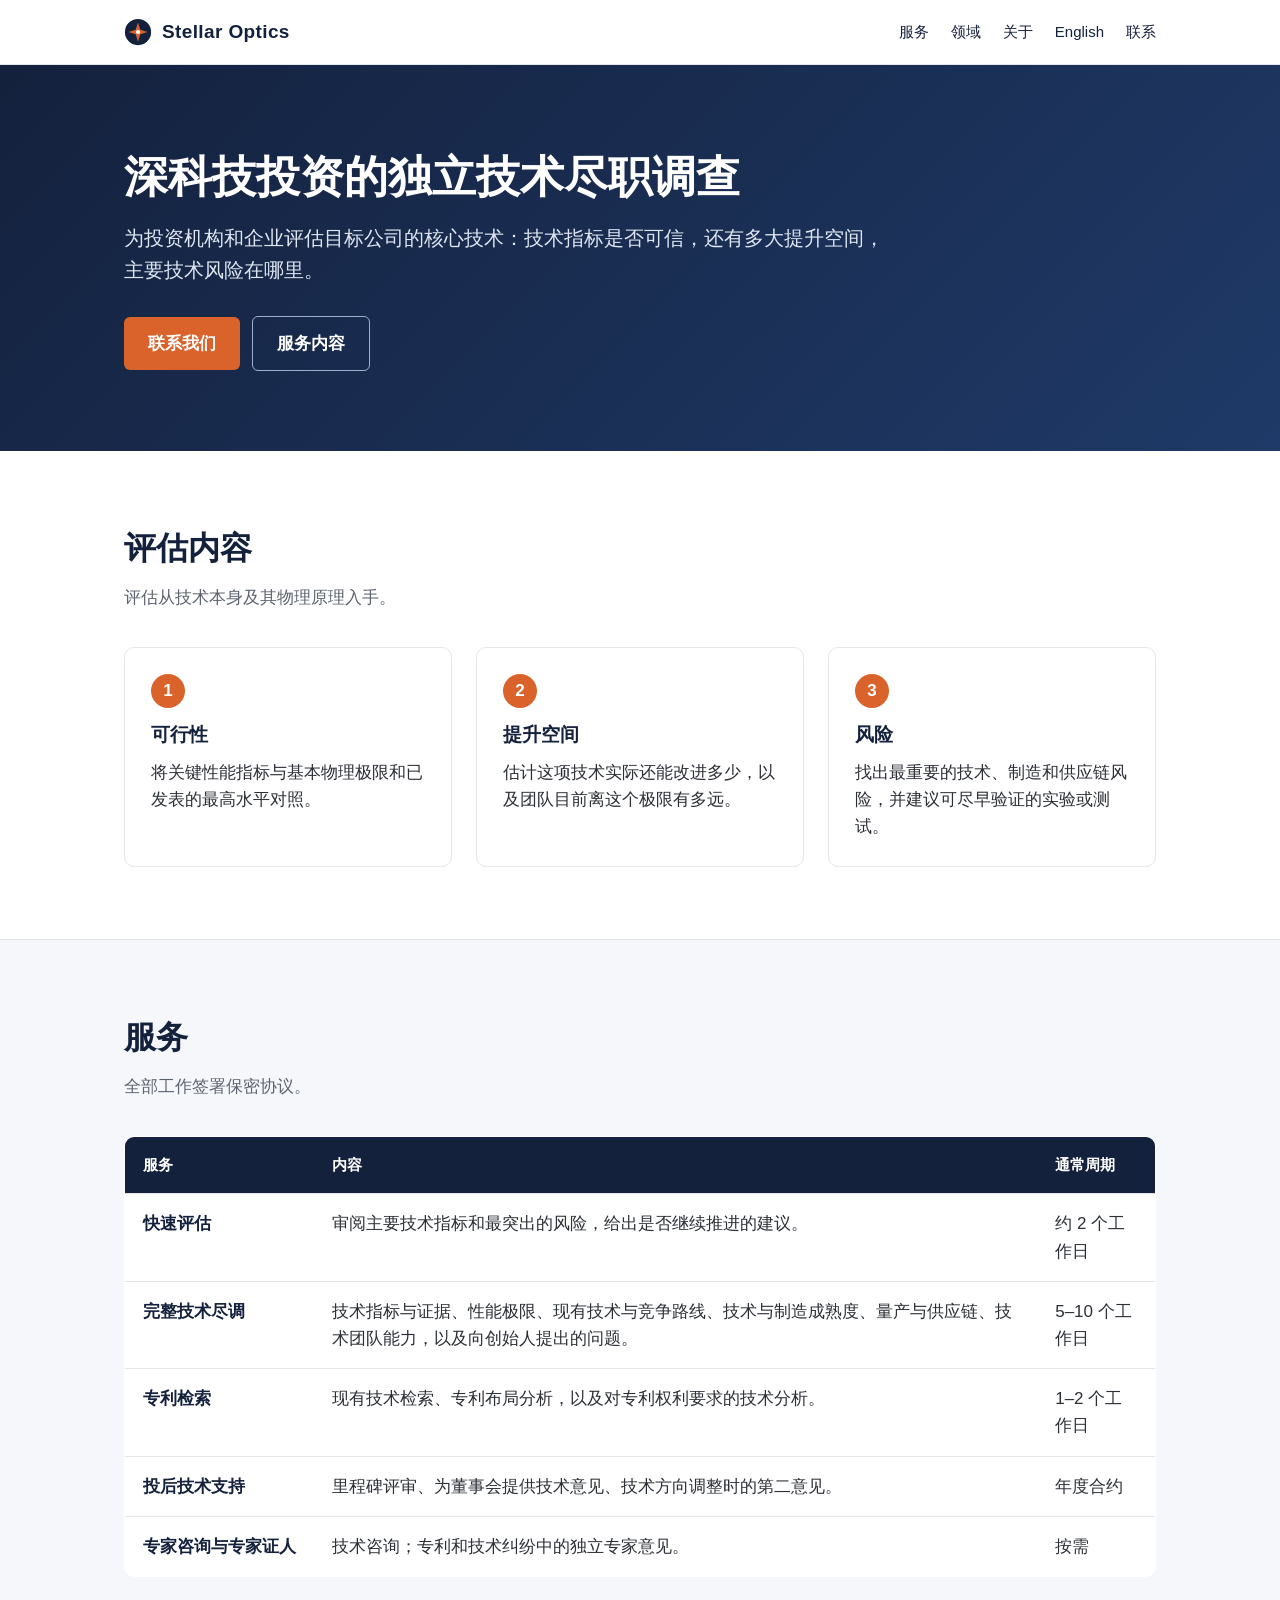
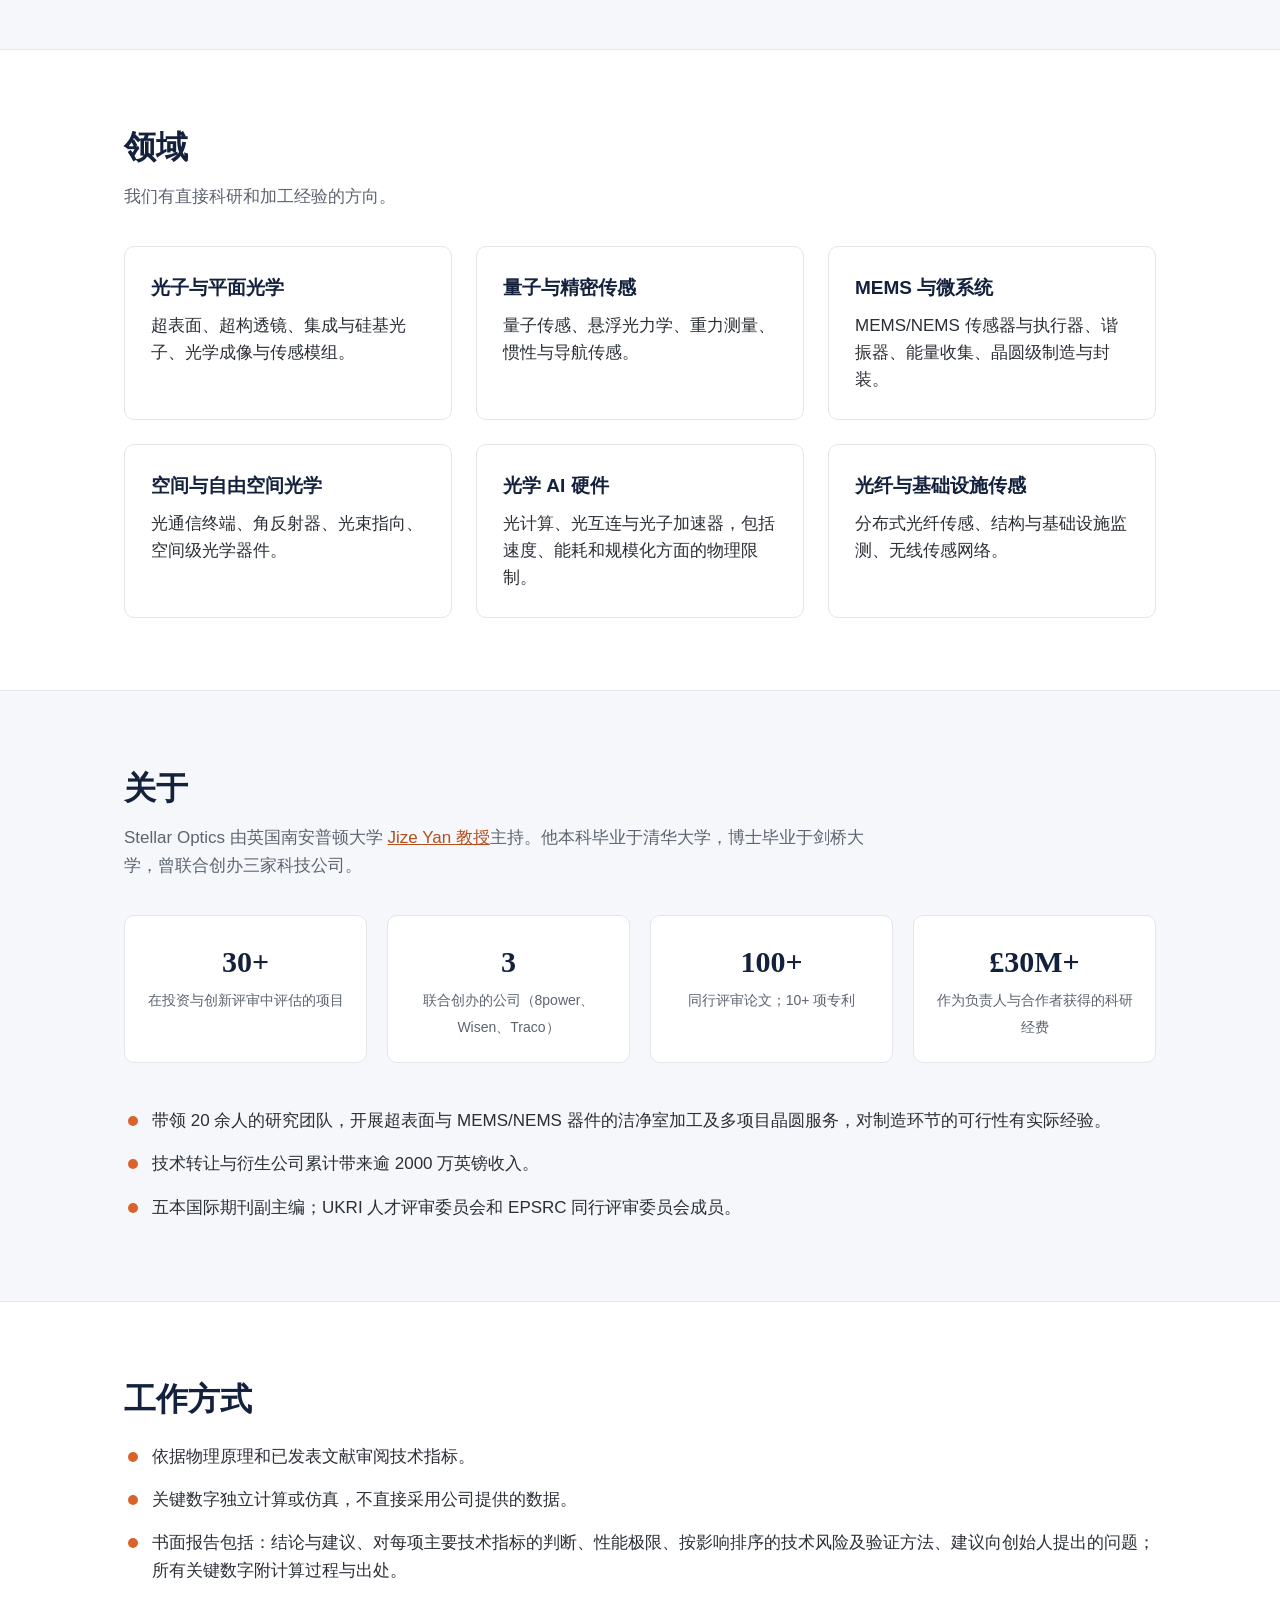
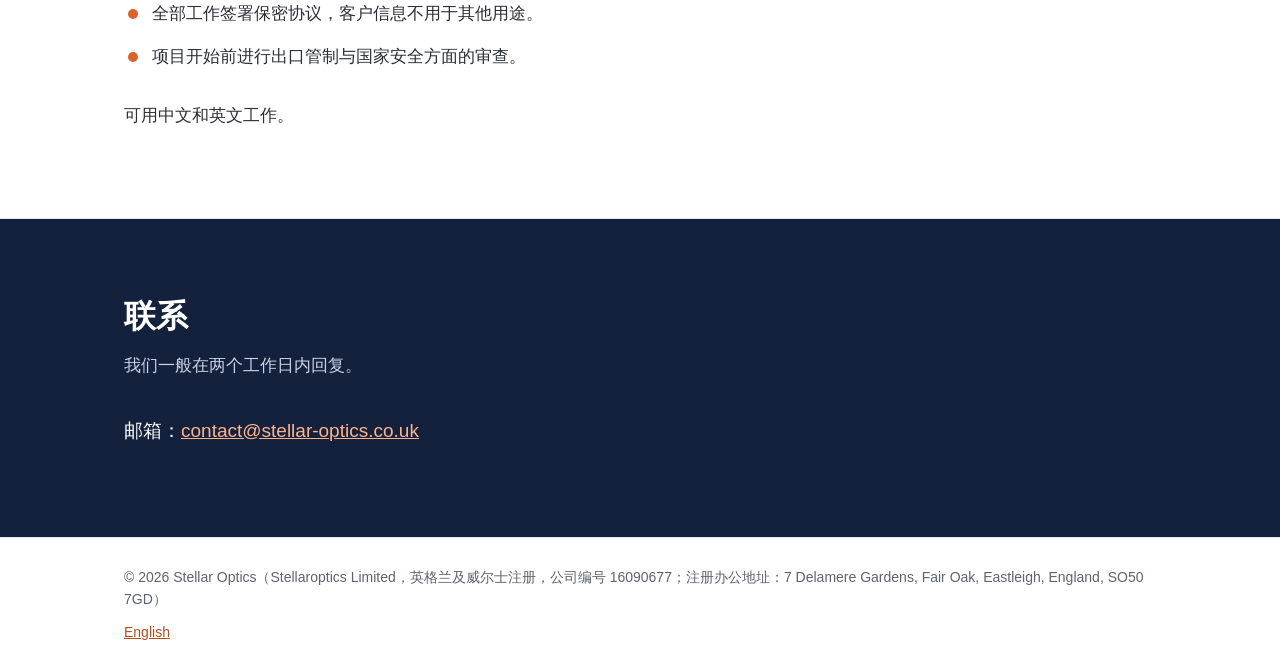
==== zh/index.html @ 7877ae56 "Stellar Optics website" ====
<!DOCTYPE html>
<html lang="zh-Hans">
<head>
<meta charset="utf-8">
<meta name="viewport" content="width=device-width, initial-scale=1">
<title>Stellar Optics｜深科技投资的独立技术尽职调查</title>
<meta name="description" content="Stellar Optics 为深科技投资提供独立的技术尽职调查：光子与超表面、量子与精密传感、MEMS、空间光通信、光学 AI 硬件。由英国南安普顿大学 Jize Yan 教授主持。可用中文和英文工作。">
<link rel="canonical" href="https://www.stellar-optics.co.uk/zh/">
<link rel="alternate" hreflang="en" href="https://www.stellar-optics.co.uk/">
<link rel="alternate" hreflang="zh-Hans" href="https://www.stellar-optics.co.uk/zh/">
<link rel="icon" href="../favicon.svg" type="image/svg+xml">
<link rel="stylesheet" href="../styles.css">
<script type="application/ld+json">
{
  "@context": "https://schema.org",
  "@type": "ProfessionalService",
  "@id": "https://www.stellar-optics.co.uk/#org",
  "name": "Stellar Optics",
  "url": "https://www.stellar-optics.co.uk/zh/",
  "inLanguage": "zh-Hans",
  "description": "深科技投资的独立技术尽职调查：光子与超表面、量子与精密传感、MEMS、空间光通信、光学 AI 硬件。",
  "areaServed": "Worldwide",
  "availableLanguage": ["English", "Chinese"],
  "founder": {"@type": "Person", "name": "Jize Yan", "sameAs": ["https://www.southampton.ac.uk/people/5xfz2h/professor-jize-yan"]}
}
</script>
</head>
<body>
<header class="top"><div class="wrap">
  <a class="brand" href="./"><img src="../logo.svg" alt="" width="28" height="28">Stellar Optics</a>
  <nav><a href="#services">服务</a><a href="#sectors">领域</a><a href="#about">关于</a><a href="../" hreflang="en">English</a><a href="#contact">联系</a></nav>
</div></header>

<div class="hero"><div class="wrap">
  <h1>深科技投资的独立技术尽职调查</h1>
  <p class="lead">为投资机构和企业评估目标公司的核心技术：技术指标是否可信，还有多大提升空间，主要技术风险在哪里。</p>
  <a class="btn" href="#contact">联系我们</a><a class="btn ghost" href="#services">服务内容</a>
</div></div>

<section><div class="wrap">
  <h2>评估内容</h2>
  <p class="sub">评估从技术本身及其物理原理入手。</p>
  <div class="grid3">
    <div class="card"><span class="n">1</span><h3>可行性</h3><p>将关键性能指标与基本物理极限和已发表的最高水平对照。</p></div>
    <div class="card"><span class="n">2</span><h3>提升空间</h3><p>估计这项技术实际还能改进多少，以及团队目前离这个极限有多远。</p></div>
    <div class="card"><span class="n">3</span><h3>风险</h3><p>找出最重要的技术、制造和供应链风险，并建议可尽早验证的实验或测试。</p></div>
  </div>
</div></section>

<section id="services" class="alt"><div class="wrap">
  <h2>服务</h2>
  <p class="sub">全部工作签署保密协议。</p>
  <div class="tablewrap"><table>
    <tr><th>服务</th><th>内容</th><th>通常周期</th></tr>
    <tr><td>快速评估</td><td>审阅主要技术指标和最突出的风险，给出是否继续推进的建议。</td><td>约 2 个工作日</td></tr>
    <tr><td>完整技术尽调</td><td>技术指标与证据、性能极限、现有技术与竞争路线、技术与制造成熟度、量产与供应链、技术团队能力，以及向创始人提出的问题。</td><td>5–10 个工作日</td></tr>
    <tr><td>专利检索</td><td>现有技术检索、专利布局分析，以及对专利权利要求的技术分析。</td><td>1–2 个工作日</td></tr>
    <tr><td>投后技术支持</td><td>里程碑评审、为董事会提供技术意见、技术方向调整时的第二意见。</td><td>年度合约</td></tr>
    <tr><td>专家咨询与专家证人</td><td>技术咨询；专利和技术纠纷中的独立专家意见。</td><td>按需</td></tr>
  </table></div>
</div></section>

<section id="sectors"><div class="wrap">
  <h2>领域</h2>
  <p class="sub">我们有直接科研和加工经验的方向。</p>
  <div class="grid3">
    <div class="card"><h3>光子与平面光学</h3><p>超表面、超构透镜、集成与硅基光子、光学成像与传感模组。</p></div>
    <div class="card"><h3>量子与精密传感</h3><p>量子传感、悬浮光力学、重力测量、惯性与导航传感。</p></div>
    <div class="card"><h3>MEMS 与微系统</h3><p>MEMS/NEMS 传感器与执行器、谐振器、能量收集、晶圆级制造与封装。</p></div>
    <div class="card"><h3>空间与自由空间光学</h3><p>光通信终端、角反射器、光束指向、空间级光学器件。</p></div>
    <div class="card"><h3>光学 AI 硬件</h3><p>光计算、光互连与光子加速器，包括速度、能耗和规模化方面的物理限制。</p></div>
    <div class="card"><h3>光纤与基础设施传感</h3><p>分布式光纤传感、结构与基础设施监测、无线传感网络。</p></div>
  </div>
</div></section>


<section id="about" class="alt"><div class="wrap">
  <h2>关于</h2>
  <p class="sub">Stellar Optics 由英国南安普顿大学 <a href="https://www.southampton.ac.uk/people/5xfz2h/professor-jize-yan">Jize Yan 教授</a>主持。他本科毕业于清华大学，博士毕业于剑桥大学，曾联合创办三家科技公司。</p>
  <div class="stats">
    <div class="stat"><b>30+</b><span>在投资与创新评审中评估的项目</span></div>
    <div class="stat"><b>3</b><span>联合创办的公司（8power、Wisen、Traco）</span></div>
    <div class="stat"><b>100+</b><span>同行评审论文；10+ 项专利</span></div>
    <div class="stat"><b>£30M+</b><span>作为负责人与合作者获得的科研经费</span></div>
  </div>
  <ul class="ticks">
    <li>带领 20 余人的研究团队，开展超表面与 MEMS/NEMS 器件的洁净室加工及多项目晶圆服务，对制造环节的可行性有实际经验。</li>
    <li>技术转让与衍生公司累计带来逾 2000 万英镑收入。</li>
    <li>五本国际期刊副主编；UKRI 人才评审委员会和 EPSRC 同行评审委员会成员。</li>
  </ul>
</div></section>

<section><div class="wrap">
  <h2>工作方式</h2>
  <ul class="ticks">
    <li>依据物理原理和已发表文献审阅技术指标。</li>
    <li>关键数字独立计算或仿真，不直接采用公司提供的数据。</li>
    <li>书面报告包括：结论与建议、对每项主要技术指标的判断、性能极限、按影响排序的技术风险及验证方法、建议向创始人提出的问题；所有关键数字附计算过程与出处。</li>
    <li>全部工作签署保密协议，客户信息不用于其他用途。</li>
    <li>项目开始前进行出口管制与国家安全方面的审查。</li>
  </ul>
  <p style="margin-top:24px">可用中文和英文工作。</p>
</div></section>

<section id="contact" class="contact"><div class="wrap">
  <h2>联系</h2>
  <p class="sub">我们一般在两个工作日内回复。</p>
  <p style="font-size:19px">邮箱：<a href="mailto:contact@stellar-optics.co.uk">contact@stellar-optics.co.uk</a></p>
</div></section>

<footer><div class="wrap"><span>© 2026 Stellar Optics（Stellaroptics Limited，英格兰及威尔士注册，公司编号 16090677；注册办公地址：7 Delamere Gardens, Fair Oak, Eastleigh, England, SO50 7GD）</span><span><a href="../" hreflang="en">English</a></span></div></footer>
</body>
</html>
---- styles.css ----
:root{--ink:#14213d;--text:#2b2f36;--muted:#5d6470;--line:#e3e6eb;--bg:#ffffff;--soft:#f5f7fa;--accent:#d9632b;--accent-d:#b44e1f;--max:1080px}
*{box-sizing:border-box}html{scroll-behavior:smooth}
body{margin:0;font-family:"Inter",-apple-system,"Segoe UI",Roboto,"Helvetica Neue",Arial,"PingFang SC","Microsoft YaHei",sans-serif;color:var(--text);background:var(--bg);line-height:1.6;font-size:17px}
a{color:var(--accent-d)}a:hover{color:var(--accent)}
.wrap{max-width:var(--max);margin:0 auto;padding:0 24px}
header.top{position:sticky;top:0;background:rgba(255,255,255,.96);border-bottom:1px solid var(--line);z-index:10}
header.top .wrap{display:flex;align-items:center;justify-content:space-between;height:64px}
.brand{display:flex;align-items:center;gap:10px;text-decoration:none;color:var(--ink);font-weight:700;letter-spacing:.02em;font-size:19px}
.brand svg{width:28px;height:28px}
nav a{margin-left:22px;text-decoration:none;color:var(--ink);font-size:15px}nav a:hover{color:var(--accent)}
.hero{background:linear-gradient(135deg,#14213d 0%,#1f3a68 100%);color:#fff;padding:88px 0 80px}
.hero h1{font-family:Georgia,"Times New Roman","Songti SC",serif;font-weight:600;font-size:44px;line-height:1.15;margin:0 0 18px;max-width:820px}
.hero p.lead{font-size:20px;max-width:760px;color:#dfe6f2;margin:0 0 30px}
.btn{display:inline-block;background:var(--accent);color:#fff;padding:13px 24px;border-radius:6px;text-decoration:none;font-weight:600}
.btn:hover{background:var(--accent-d);color:#fff}
.btn.ghost{background:transparent;border:1px solid #9fb0cc;margin-left:12px}
section{padding:72px 0;border-bottom:1px solid var(--line)}section.alt{background:var(--soft)}
h2{font-family:Georgia,"Times New Roman","Songti SC",serif;color:var(--ink);font-size:32px;margin:0 0 10px;font-weight:600}
.sub{color:var(--muted);margin:0 0 36px;max-width:760px}
.grid3{display:grid;grid-template-columns:repeat(3,1fr);gap:24px}
.grid2{display:grid;grid-template-columns:repeat(2,1fr);gap:24px}
.card{background:#fff;border:1px solid var(--line);border-radius:10px;padding:26px}
.card h3{margin:0 0 8px;color:var(--ink);font-size:19px}
.card .n{display:inline-block;width:34px;height:34px;border-radius:50%;background:var(--accent);color:#fff;text-align:center;line-height:34px;font-weight:700;margin-bottom:12px}
.card p{margin:0;color:var(--text)}
table{width:100%;border-collapse:collapse;background:#fff;border:1px solid var(--line);border-radius:10px;overflow:hidden}
th,td{text-align:left;padding:16px 18px;border-bottom:1px solid var(--line);vertical-align:top}
th{background:var(--ink);color:#fff;font-weight:600;font-size:15px}td:first-child{font-weight:600;color:var(--ink);white-space:nowrap}
tr:last-child td{border-bottom:none}
ul.ticks{list-style:none;padding:0;margin:0}ul.ticks li{padding:8px 0 8px 28px;position:relative}
ul.ticks li:before{content:"";position:absolute;left:4px;top:17px;width:10px;height:10px;border-radius:50%;background:var(--accent)}
.stats{display:grid;grid-template-columns:repeat(4,1fr);gap:20px;margin:0 0 36px}
.stat{background:#fff;border:1px solid var(--line);border-radius:10px;padding:22px;text-align:center}
.stat b{display:block;font-size:30px;color:var(--ink);font-family:Georgia,serif}.stat span{color:var(--muted);font-size:14px}
ol.steps{counter-reset:s;list-style:none;padding:0;margin:0}
ol.steps li{counter-increment:s;padding:14px 0 14px 54px;position:relative;border-bottom:1px solid var(--line)}
ol.steps li:before{content:counter(s);position:absolute;left:0;top:12px;width:36px;height:36px;border-radius:50%;border:2px solid var(--accent);color:var(--accent);text-align:center;line-height:32px;font-weight:700}
.contact{background:var(--ink);color:#fff}.contact h2{color:#fff}.contact .sub{color:#c9d3e3}
.contact a{color:#ffb38a}
footer{padding:28px 0;color:var(--muted);font-size:14px}
footer .wrap{display:flex;justify-content:space-between;flex-wrap:wrap;gap:10px}
details{background:#fff;border:1px solid var(--line);border-radius:10px;padding:18px 22px;margin-bottom:14px}
summary{cursor:pointer;font-weight:600;color:var(--ink)}details p{margin:12px 0 0}
@media (max-width:860px){header.top .wrap{height:auto;flex-wrap:wrap;padding-top:10px;padding-bottom:10px}nav{display:flex;flex-wrap:wrap;gap:4px 14px}nav a{margin-left:0}.btn.ghost{margin-left:0;margin-top:10px}.grid3,.grid2,.stats{grid-template-columns:1fr}.hero h1{font-size:32px}nav a{margin-left:12px;font-size:14px}td:first-child{white-space:normal}}
.tablewrap{overflow-x:auto;border-radius:10px}
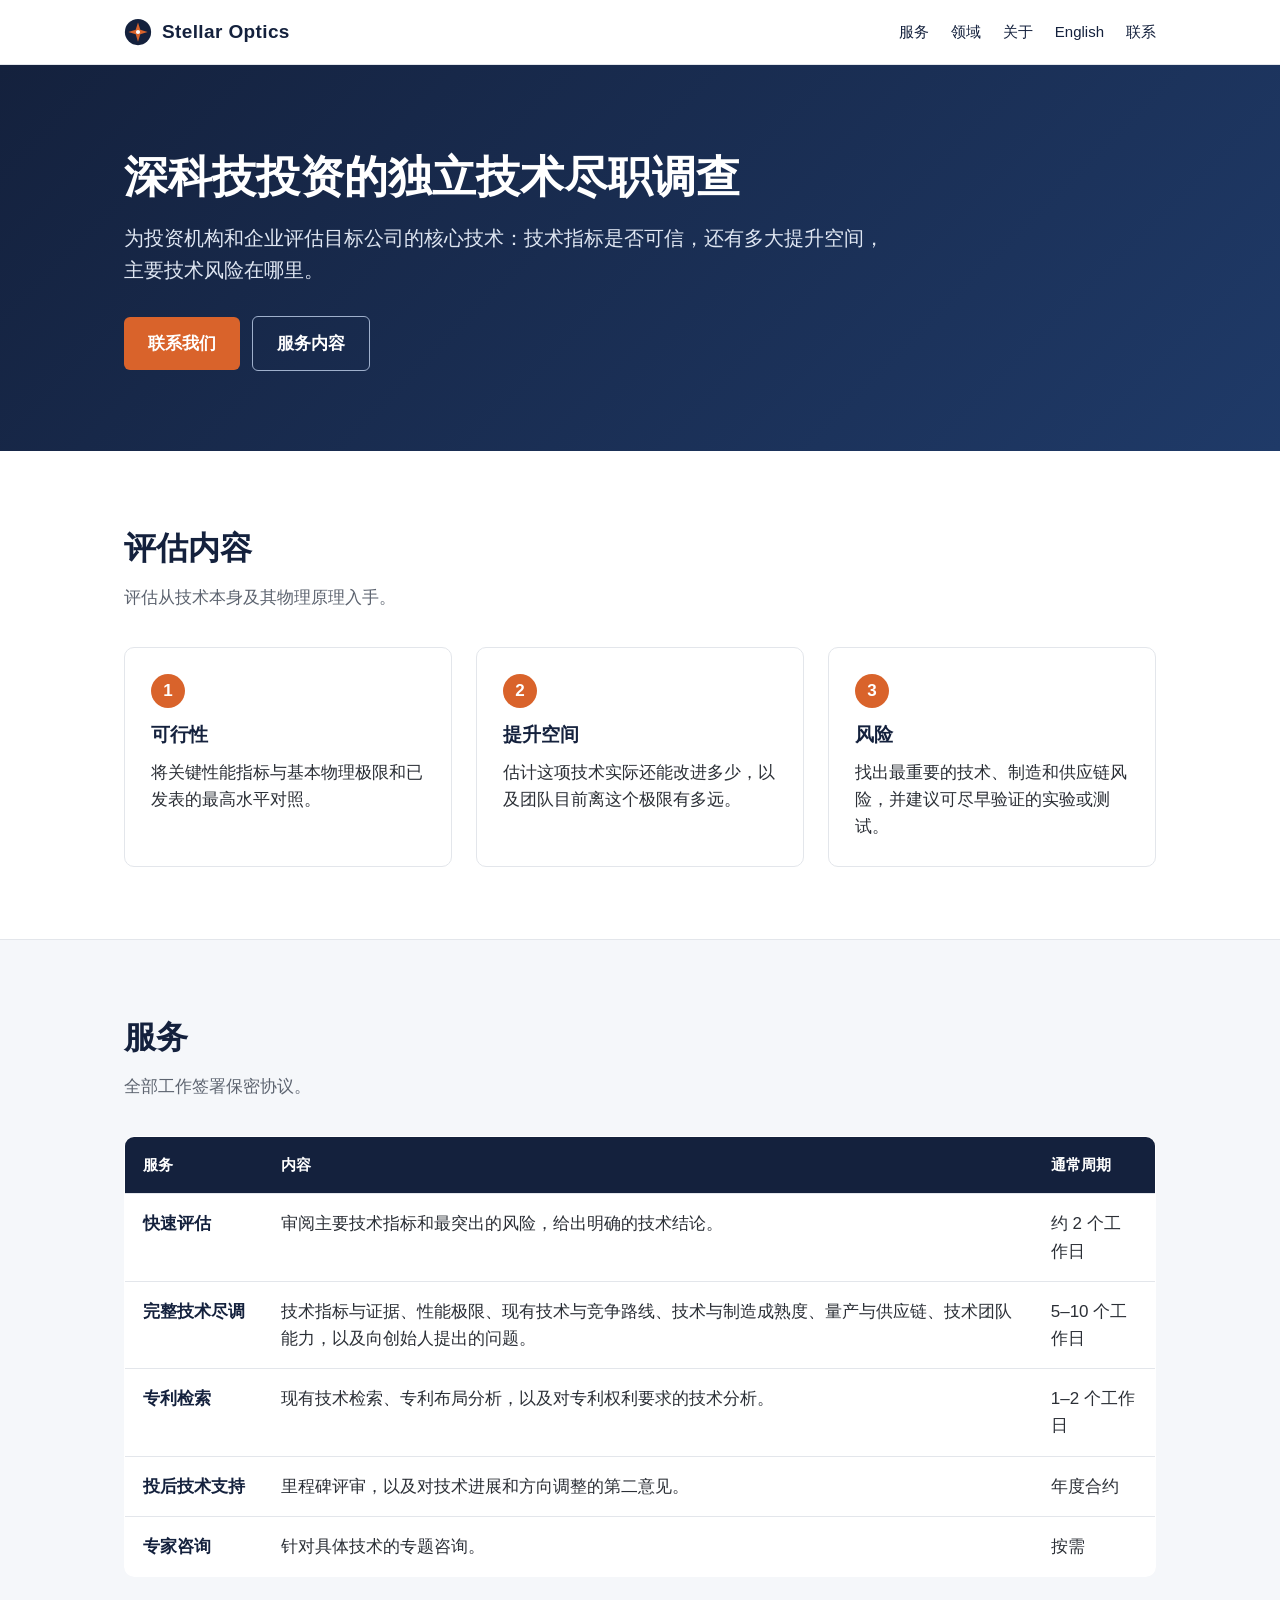
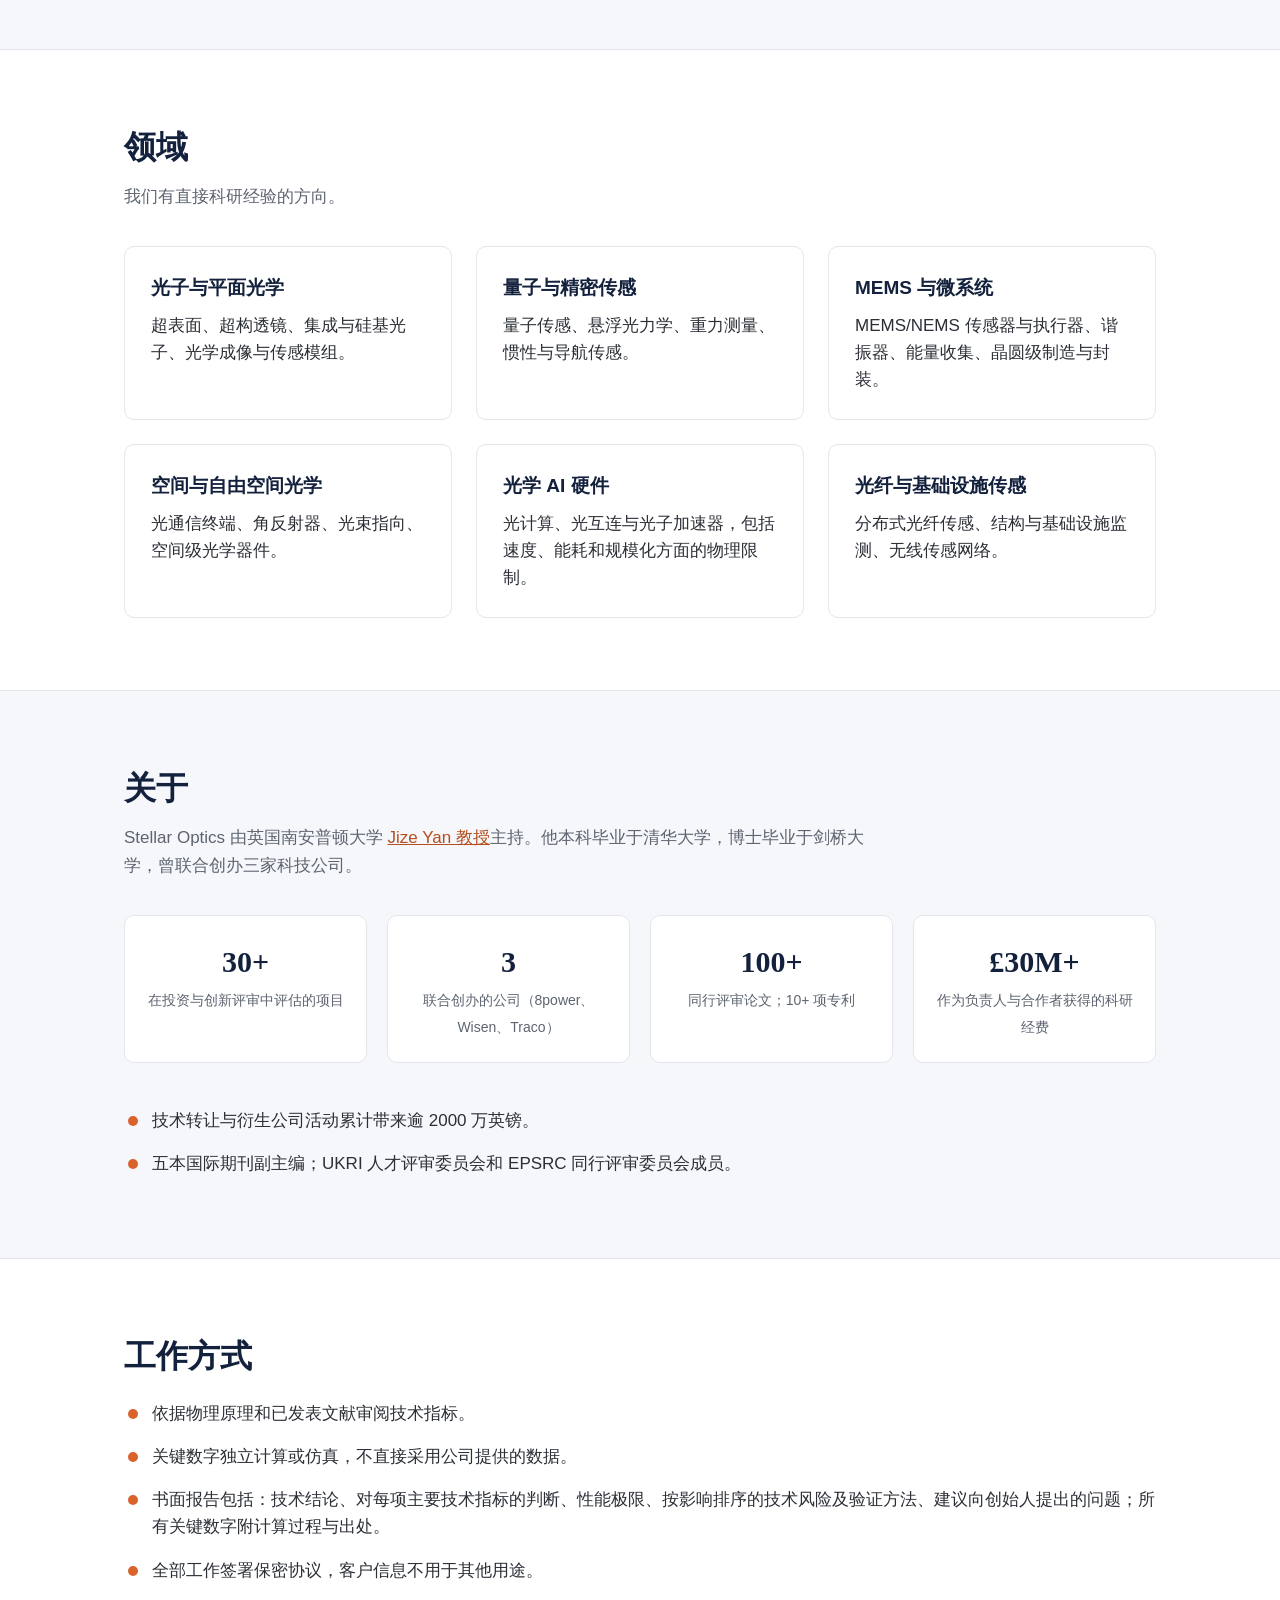
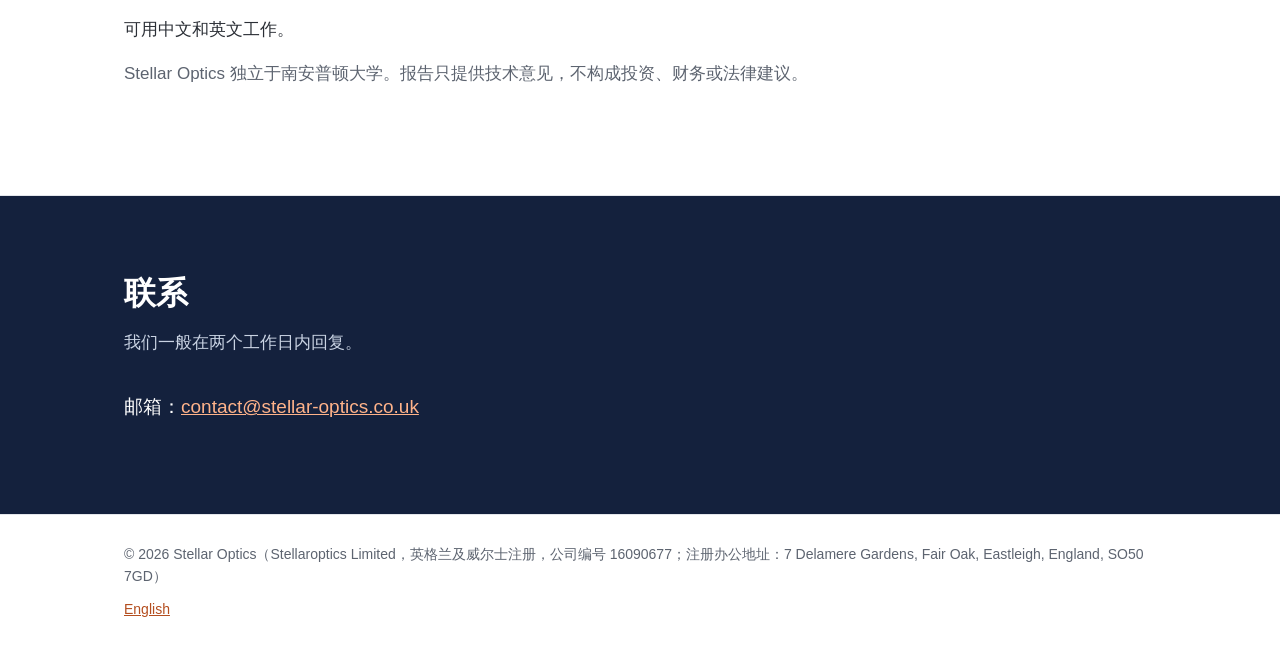
==== commit 7ab28827: "Compliance edits: remove export-control screening and expert-witness offers, technical verdict wordi" ====
--- a/zh/index.html
+++ b/zh/index.html
@@ -4,7 +4,7 @@
 <meta charset="utf-8">
 <meta name="viewport" content="width=device-width, initial-scale=1">
 <title>Stellar Optics｜深科技投资的独立技术尽职调查</title>
-<meta name="description" content="Stellar Optics 为深科技投资提供独立的技术尽职调查：光子与超表面、量子与精密传感、MEMS、空间光通信、光学 AI 硬件。由英国南安普顿大学 Jize Yan 教授主持。可用中文和英文工作。">
+<meta name="description" content="Stellar Optics 为深科技投资提供独立的技术尽职调查：光子与超表面、量子与精密传感、MEMS、空间光通信、光学 AI 硬件。由 Jize Yan 教授主持。可用中文和英文工作。">
 <link rel="canonical" href="https://www.stellar-optics.co.uk/zh/">
 <link rel="alternate" hreflang="en" href="https://www.stellar-optics.co.uk/">
 <link rel="alternate" hreflang="zh-Hans" href="https://www.stellar-optics.co.uk/zh/">
@@ -52,17 +52,17 @@
   <p class="sub">全部工作签署保密协议。</p>
   <div class="tablewrap"><table>
     <tr><th>服务</th><th>内容</th><th>通常周期</th></tr>
-    <tr><td>快速评估</td><td>审阅主要技术指标和最突出的风险，给出是否继续推进的建议。</td><td>约 2 个工作日</td></tr>
+    <tr><td>快速评估</td><td>审阅主要技术指标和最突出的风险，给出明确的技术结论。</td><td>约 2 个工作日</td></tr>
     <tr><td>完整技术尽调</td><td>技术指标与证据、性能极限、现有技术与竞争路线、技术与制造成熟度、量产与供应链、技术团队能力，以及向创始人提出的问题。</td><td>5–10 个工作日</td></tr>
     <tr><td>专利检索</td><td>现有技术检索、专利布局分析，以及对专利权利要求的技术分析。</td><td>1–2 个工作日</td></tr>
-    <tr><td>投后技术支持</td><td>里程碑评审、为董事会提供技术意见、技术方向调整时的第二意见。</td><td>年度合约</td></tr>
-    <tr><td>专家咨询与专家证人</td><td>技术咨询；专利和技术纠纷中的独立专家意见。</td><td>按需</td></tr>
+    <tr><td>投后技术支持</td><td>里程碑评审，以及对技术进展和方向调整的第二意见。</td><td>年度合约</td></tr>
+    <tr><td>专家咨询</td><td>针对具体技术的专题咨询。</td><td>按需</td></tr>
   </table></div>
 </div></section>
 
 <section id="sectors"><div class="wrap">
   <h2>领域</h2>
-  <p class="sub">我们有直接科研和加工经验的方向。</p>
+  <p class="sub">我们有直接科研经验的方向。</p>
   <div class="grid3">
     <div class="card"><h3>光子与平面光学</h3><p>超表面、超构透镜、集成与硅基光子、光学成像与传感模组。</p></div>
     <div class="card"><h3>量子与精密传感</h3><p>量子传感、悬浮光力学、重力测量、惯性与导航传感。</p></div>
@@ -84,8 +84,7 @@
     <div class="stat"><b>£30M+</b><span>作为负责人与合作者获得的科研经费</span></div>
   </div>
   <ul class="ticks">
-    <li>带领 20 余人的研究团队，开展超表面与 MEMS/NEMS 器件的洁净室加工及多项目晶圆服务，对制造环节的可行性有实际经验。</li>
-    <li>技术转让与衍生公司累计带来逾 2000 万英镑收入。</li>
+    <li>技术转让与衍生公司活动累计带来逾 2000 万英镑。</li>
     <li>五本国际期刊副主编；UKRI 人才评审委员会和 EPSRC 同行评审委员会成员。</li>
   </ul>
 </div></section>
@@ -95,11 +94,11 @@
   <ul class="ticks">
     <li>依据物理原理和已发表文献审阅技术指标。</li>
     <li>关键数字独立计算或仿真，不直接采用公司提供的数据。</li>
-    <li>书面报告包括：结论与建议、对每项主要技术指标的判断、性能极限、按影响排序的技术风险及验证方法、建议向创始人提出的问题；所有关键数字附计算过程与出处。</li>
+    <li>书面报告包括：技术结论、对每项主要技术指标的判断、性能极限、按影响排序的技术风险及验证方法、建议向创始人提出的问题；所有关键数字附计算过程与出处。</li>
     <li>全部工作签署保密协议，客户信息不用于其他用途。</li>
-    <li>项目开始前进行出口管制与国家安全方面的审查。</li>
   </ul>
   <p style="margin-top:24px">可用中文和英文工作。</p>
+  <p class="sub" style="margin-top:12px">Stellar Optics 独立于南安普顿大学。报告只提供技术意见，不构成投资、财务或法律建议。</p>
 </div></section>
 
 <section id="contact" class="contact"><div class="wrap">
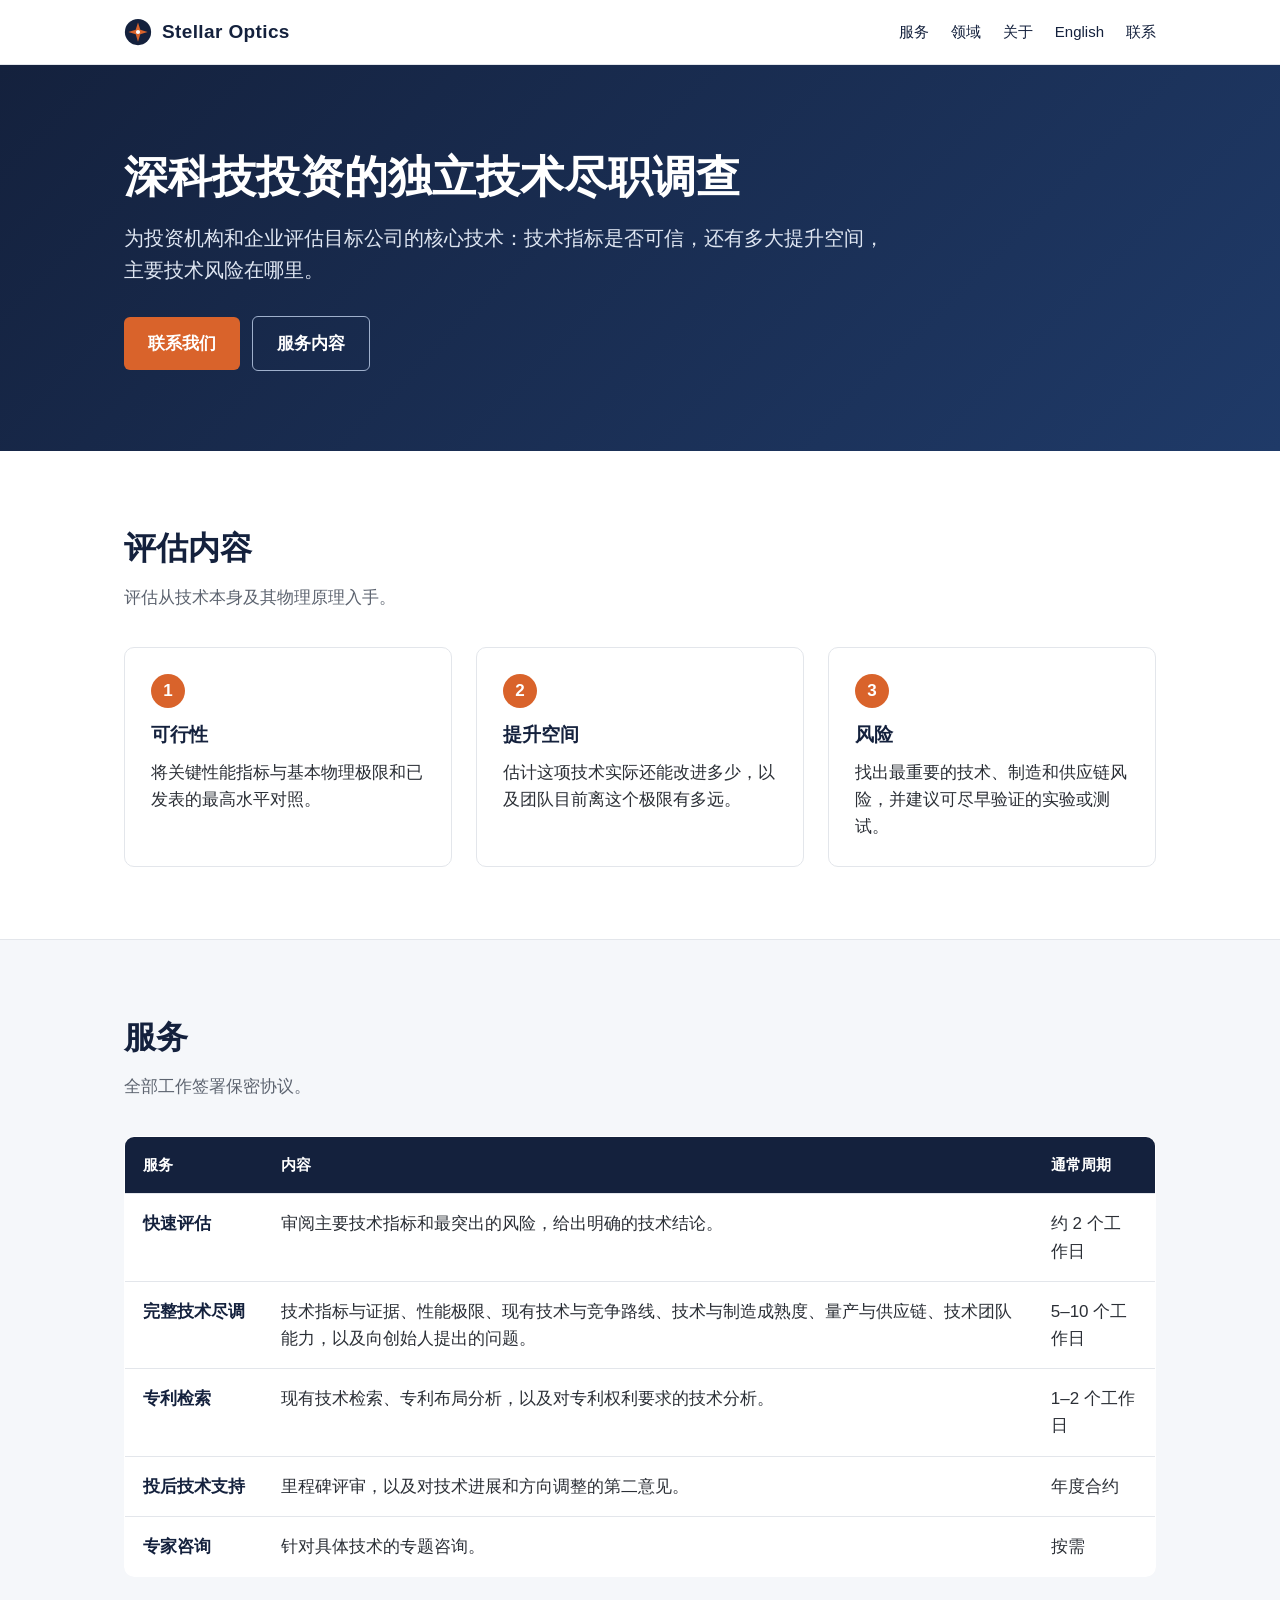
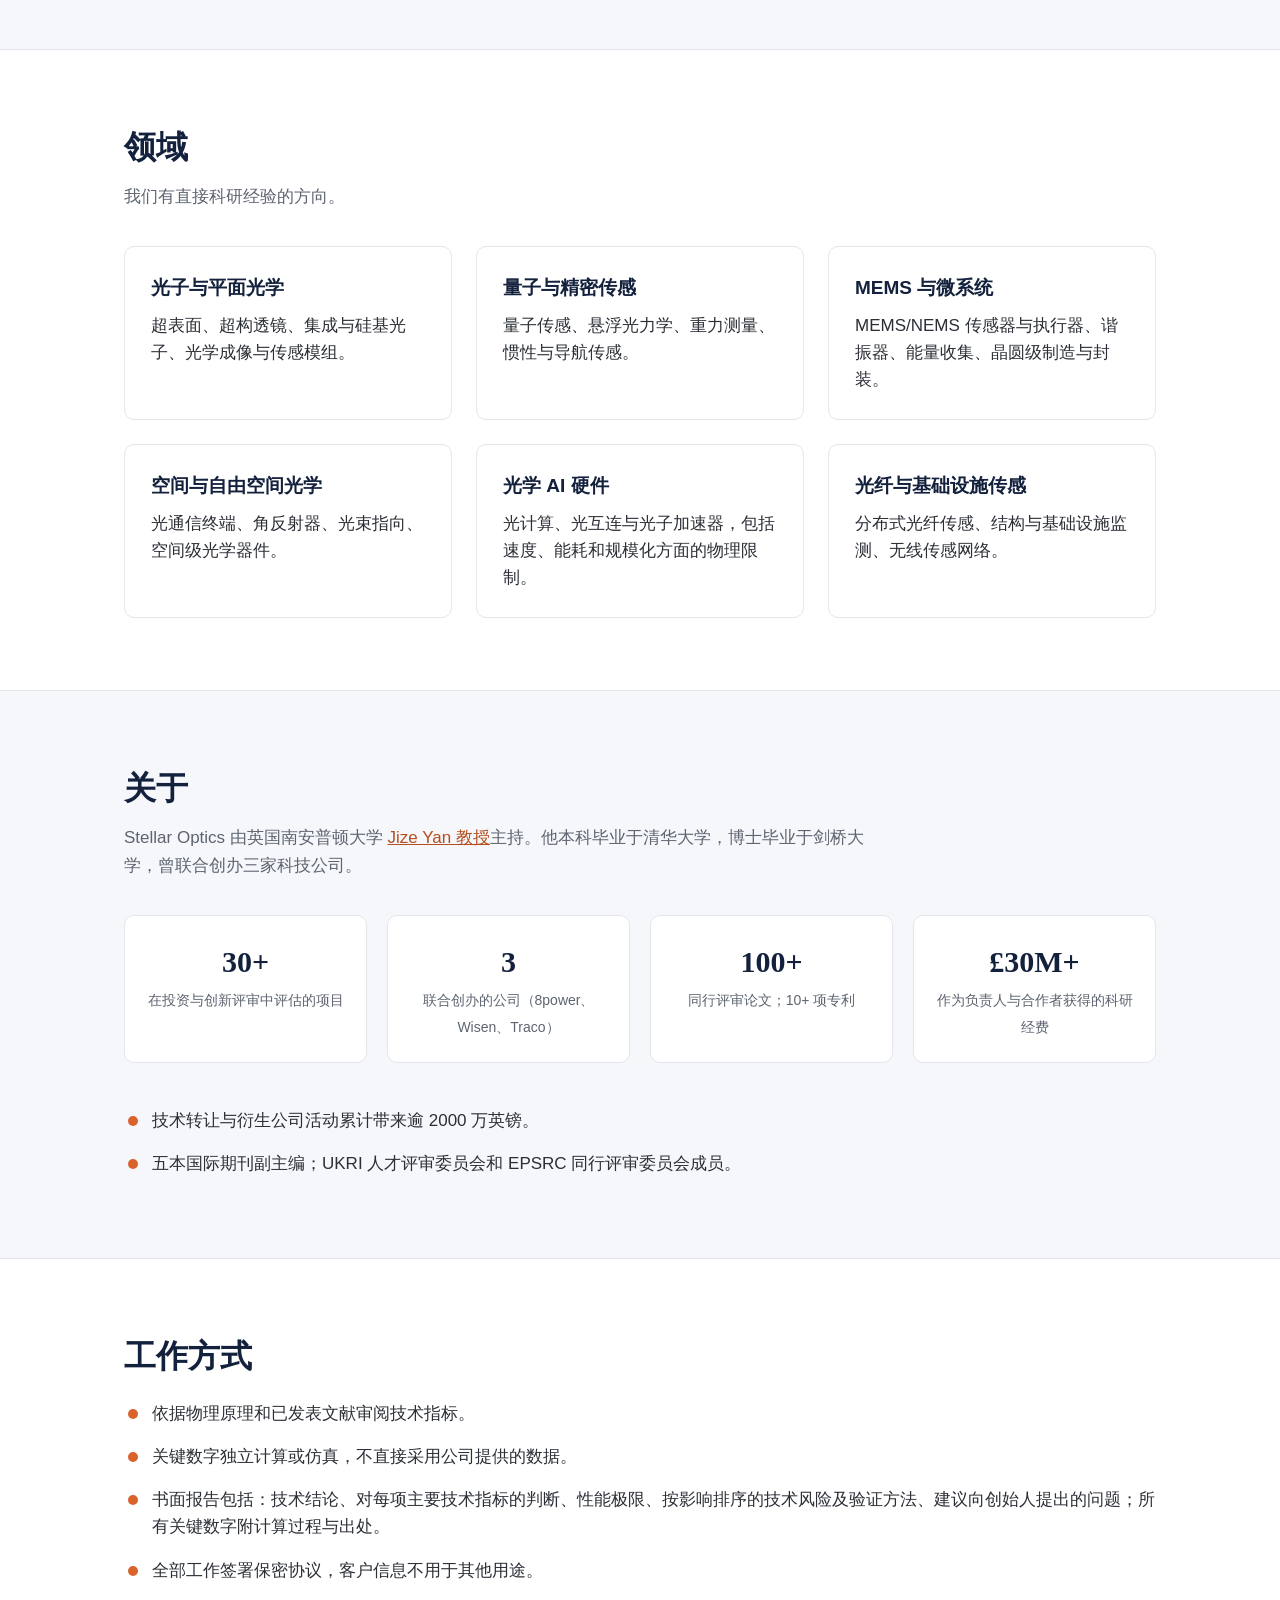
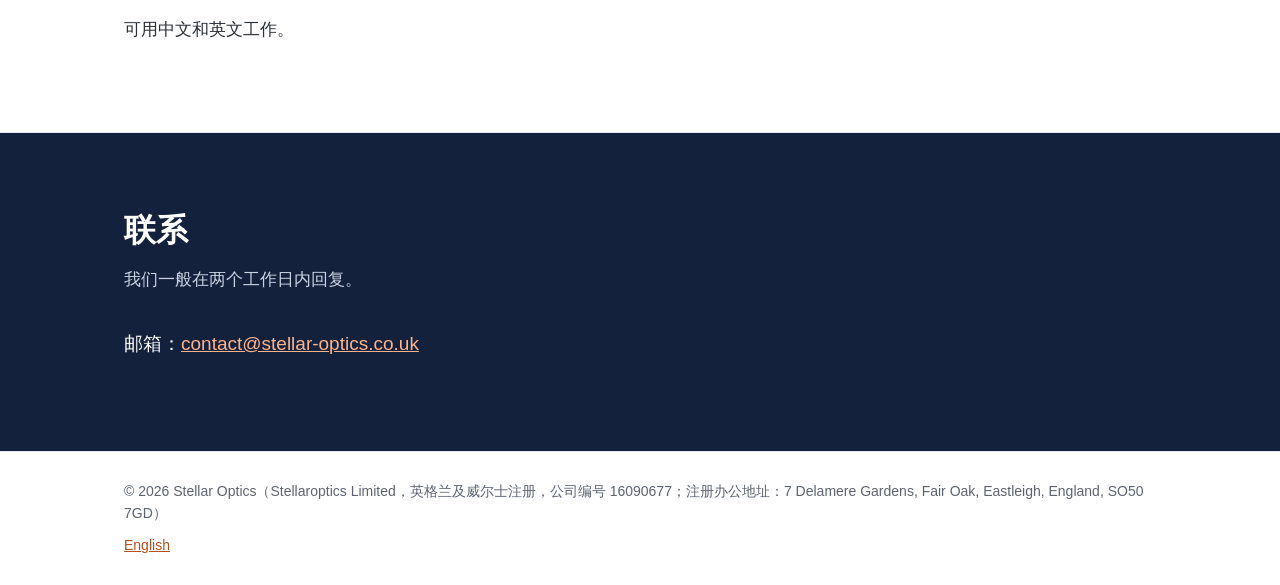
==== commit b31d5fa8: "Remove university-independence and no-advice statements Co-Authored-By: Claude Opus 5.5 <noreply@ant" ====
--- a/zh/index.html
+++ b/zh/index.html
@@ -98,7 +98,6 @@
     <li>全部工作签署保密协议，客户信息不用于其他用途。</li>
   </ul>
   <p style="margin-top:24px">可用中文和英文工作。</p>
-  <p class="sub" style="margin-top:12px">Stellar Optics 独立于南安普顿大学。报告只提供技术意见，不构成投资、财务或法律建议。</p>
 </div></section>
 
 <section id="contact" class="contact"><div class="wrap">
